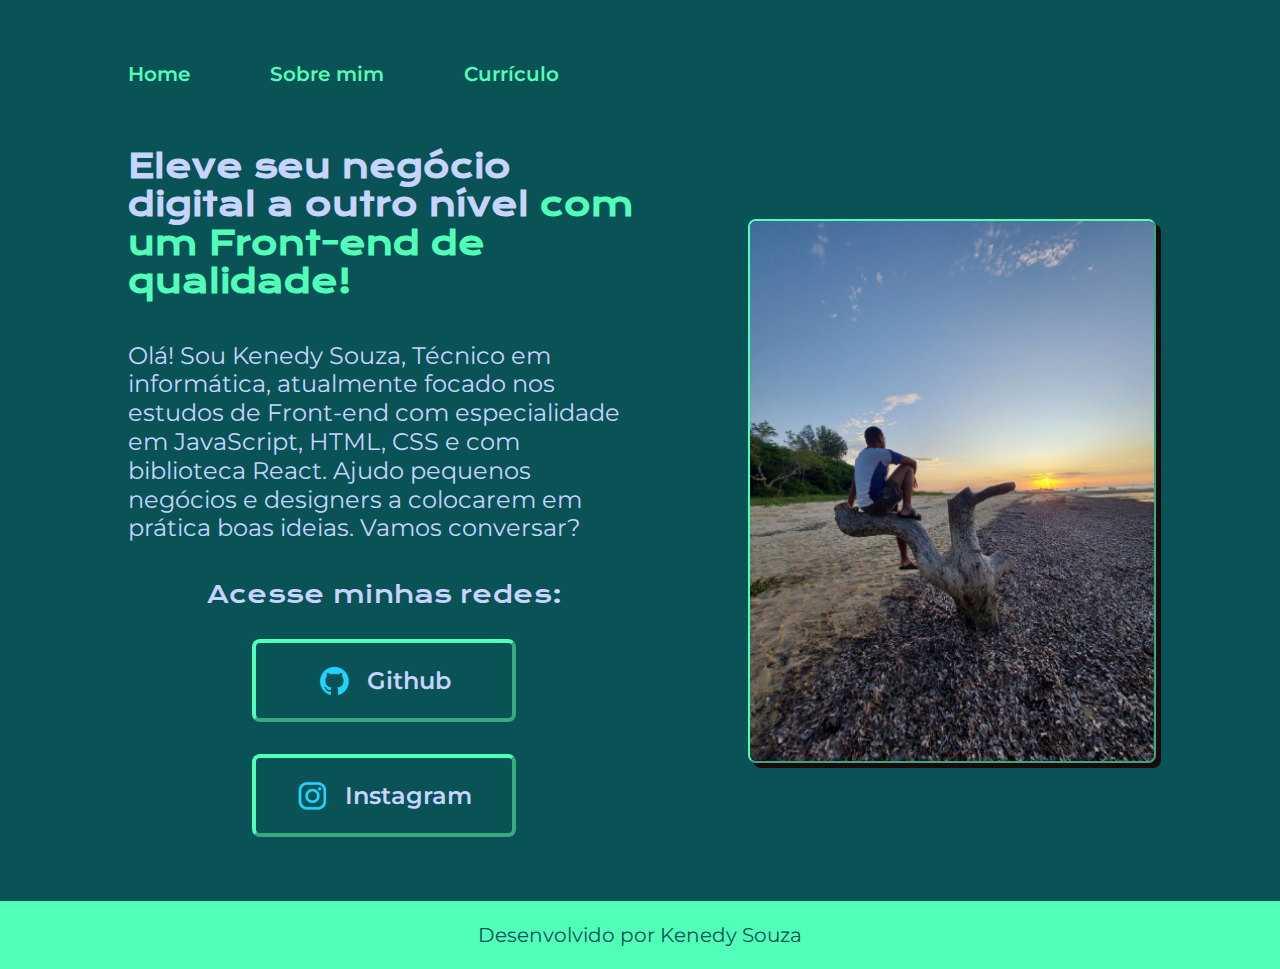
==== index.html @ dfea4d8d "primeiro git" ====
<!DOCTYPE html>
<html lang="pt-br">
    <head>
        <meta charset="UTF-8">
        <meta http-equiv="X-UA-Compatible" content="IE=edge">
        <meta name="viewport" content="width=device-width, initial-scale=1.0">
        <title>Portifólio</title>
        <link rel="stylesheet" href="./styles/reset.css">
        <link rel="stylesheet" href="./styles/style.css">
    </head>
    <body>
        <header class="cabecalho">
            <nav class="cabecalho__menu">
                <a class="cabecalho__menu__link" href="index.html">Home</a>
                <a class="cabecalho__menu__link" href="about.html">Sobre mim</a>
                <a class="cabecalho__menu__link" href="curriculo.html">Currículo</a>
            </nav>
        </header>
        <main class="apresentacao">
            <section class="apresentacao__conteudo">
                <h1 class="apresentacao__conteudo__titulo"> Eleve seu negócio digital a outro nível <strong class="destaque-titulo">com um Front-end de qualidade!</strong></h1>
                
                <p class="apresentacao__conteudo__texto">Olá! Sou Kenedy Souza, Técnico em informática, atualmente focado nos estudos de Front-end com especialidade em JavaScript, HTML, CSS e com biblioteca React. Ajudo pequenos negócios e designers a colocarem em prática boas ideias. Vamos conversar?</p>
                
                
                
                <div class="apresentacao__links">
                    <h2 class="apresentacao__links__subtitulo">Acesse minhas redes:</h2>

                    <a class="apresentacao__links__botao" href="https://github.com/kenedyleno" target="_blank">
                        <img src="./assets/github.png">    
                    Github</a>
                    
                    <a class="apresentacao__links__botao" href="https://instagram.com/kenedyleno" target="_blank">
                        <img src="./assets/instagram.png">
                    Instagram</a>
                    
                    
                </div>
            </section>
            
            <div class="fotohover">
                <img class="apresentacao__fotopraia" alt="Foto de paisagem na praia da ilha de Inhaca em Moçambique" src="/assets/fotopraia2.jpg">
                <div class="fotodescricao"> 
                    <div class="fotodescricao__texto">Praia da Ilha de Inhaca - Moçambique</div>
                </div>
            </div>
       
        </main>

        <footer class="rodape">
            <p>
                Desenvolvido por Kenedy Souza
            </p>

        </footer>


    </body>
</html>
---- styles/style.css ----
@import url('https://fonts.googleapis.com/css2?family=Krona+One&family=Montserrat:wght@400;600&display=swap');

:root{
    --main-bg-color: #095256;
    --main-txt-color: #c6d4ff;
    --tth-color: #52FFB8;
    --fth-color: #1A090D;
    --linkhover-bg-color: linear-gradient(#095256, #08474A, #000000);
    --buttonhover-bg-color: linear-gradient(#08474A, #095256);

    --pri-text-font: 'Krona One', sans-serif;
    --sec-text-font: 'Montserrat', sans-serif;
}
body {
    box-sizing: border-box;
    background-color: var(--main-bg-color);
    color: var(--main-txt-color);
}
.cabecalho{
    padding: 5% 0 0 10%;
}
.cabecalho__menu{
    display: flex;
    gap: 80px;
}
.cabecalho__menu__link{
    font-family: var(--sec-text-font);
    font-size: 1.25rem;
    font-weight: 600;
    color: var(--tth-color);
    text-decoration: none;
}
.destaque-titulo{
    color: var(--tth-color);
}
.apresentacao{
    padding: 5% 10%;
    display: flex;
    align-items: center;
    justify-content: space-between;
    gap: 82px;
}
.apresentacao__conteudo{
    width: 50%;
    display: flex;
    flex-direction: column;
    gap: 40px;
}
.apresentacao__conteudo__titulo{
    font-size: 2rem;
    font-family: var(--pri-text-font);
    line-height: 1.2;
}
.apresentacao__conteudo__texto{
    font-size: 1.5rem;
    font-family: var(--sec-text-font);
    line-height: 1.2;
}
.apresentacao__conteudo__texto__links:link{
    text-decoration: underline;
    color: var(--main-txt-color);
}
.apresentacao__conteudo__texto__links:visited{
    color: var(--main-txt-color);
}
.apresentacao__conteudo__texto__links:hover{
    text-decoration: none;
    background-image: var(--linkhover-bg-color);
}
.apresentacao__links__subtitulo{
    font-family: var(--pri-text-font);
    font-weight: 400;
    font-size: 1.5rem;
}
.apresentacao__links{
    display: flex;
    flex-direction: column;
    justify-content: space-between;
    align-items: center;
    gap: 32px;
}
.apresentacao__links__botao{
    display: flex;
    justify-content: center;
    gap: 16px;
    text-align: center;
    align-items: center;
    width: 50%;
    border-radius: 8px;
    font-size: 1.5rem;
    padding: 21.5px 0px;
    color: var(--main-txt-color);
    font-family: var(--sec-text-font);
    font-weight: 600;
    text-decoration: none;
    border: 4px outset var(--tth-color);
}
.apresentacao__links__botao:hover{
    border: 4px inset var(--tth-color);
    background-image: var(--buttonhover-bg-color);
}
.fotohover{
    position: relative;
    width: fit-content;
}
.apresentacao__fotopraia{
    width: 100%;
    margin-left: 0;
    border-radius: 8px;
    border: 2.5px outset var(--tth-color);
    box-shadow: var(--fth-color) 5px 5px;
    transition: 0.5s ease;
}
.fotodescricao{
    transition: .5s ease;
    opacity: 0;
    position: absolute;
    top: 50%;
    left: 50%;
    transform: translate(-50%, -50%);
    -ms-transform: translate(-50%, -50%)
}
.fotohover:hover .apresentacao__fotopraia{
    opacity: 0.3;
}
.fotohover:hover .fotodescricao{
    opacity: 1;
}
.fotodescricao__texto{
    
    font-size: 1.25rem;
    font-family: var(--sec-text-font);
    text-align: center;
}
.apresentacao__conteudo__imagens{
    display: flex;
    flex-direction: column;
    gap: 40px;
}
.rodape{
    padding: 24px;
    color: var(--main-bg-color);
    background-color: var(--tth-color);
    text-align: center;
    font-family: var(--sec-text-font);
    font-size: 1.25rem;
    font-weight: 400;
}

@media (max-width: 1100px) {
    .cabecalho{
        padding: 8% 0% 2% 0% ;
    }
    .cabecalho__menu{
        justify-content: center;
    }
    .apresentacao{
        flex-direction: column-reverse;
        padding: 2.5% 5% 5% 5%;
    }
    .apresentacao__conteudo{
        width: auto;
    }
    .apresentacao__fotopraia{
        width: 70%;
        align-items: center;
        margin-left: 15%;
    }
}
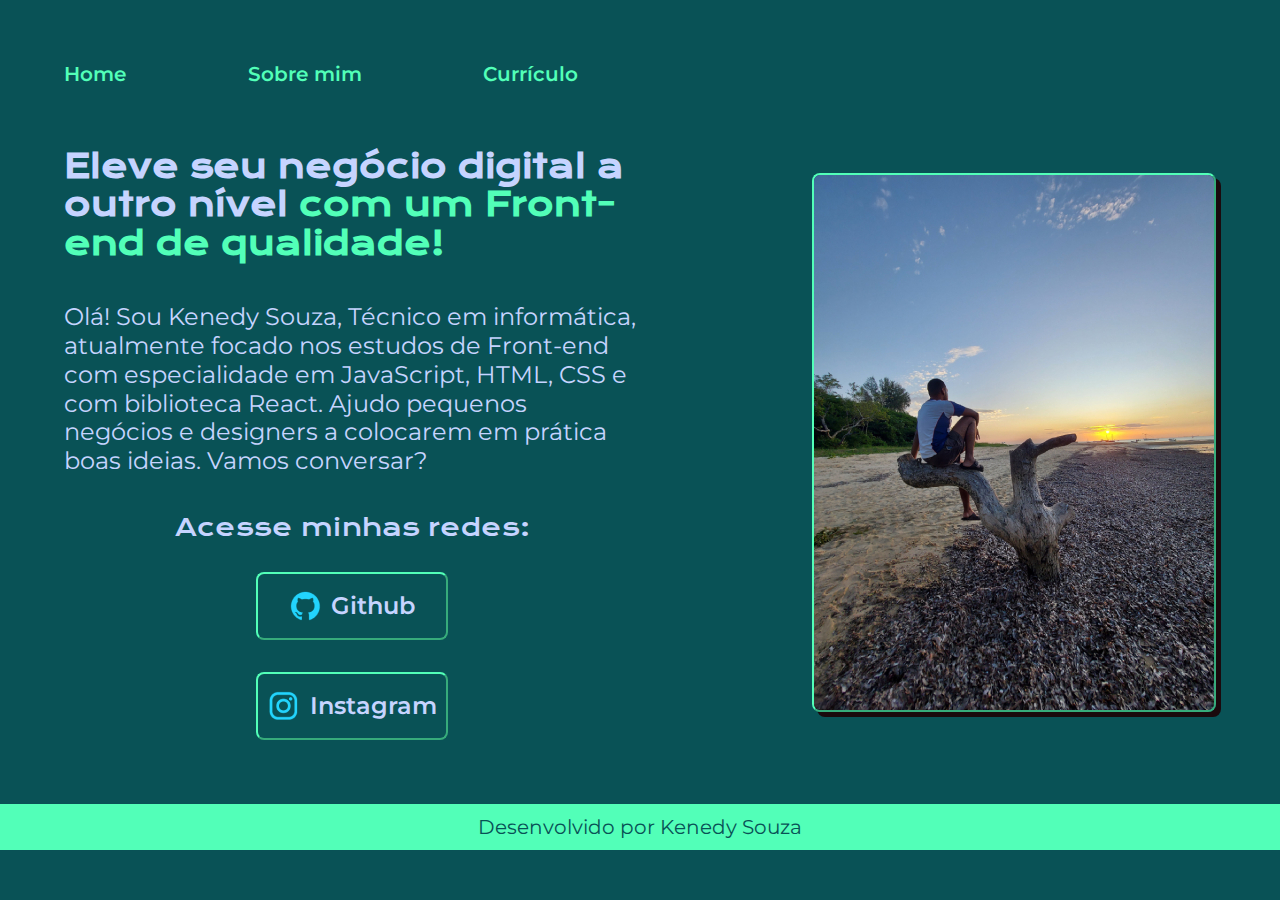
==== commit cf7fb489: "descrição do commit" ====
--- a/index.html
+++ b/index.html
@@ -49,9 +49,8 @@
         </main>
 
         <footer class="rodape">
-            <p>
-                Desenvolvido por Kenedy Souza
-            </p>
+
+            <p>Desenvolvido por Kenedy Souza</p>
 
         </footer>
 
--- a/styles/style.css
+++ b/styles/style.css
@@ -12,19 +12,21 @@
     --sec-text-font: 'Montserrat', sans-serif;
 }
 body {
-    box-sizing: border-box;
     background-color: var(--main-bg-color);
     color: var(--main-txt-color);
 }
 .cabecalho{
-    padding: 5% 0 0 10%;
+    width: 100%;
+    padding: 5% 0 0 5%;
 }
 .cabecalho__menu{
+    width: 100%;
     display: flex;
-    gap: 80px;
+    gap: 10%;
 }
 .cabecalho__menu__link{
     font-family: var(--sec-text-font);
+    text-align: center;
     font-size: 1.25rem;
     font-weight: 600;
     color: var(--tth-color);
@@ -34,7 +36,8 @@
     color: var(--tth-color);
 }
 .apresentacao{
-    padding: 5% 10%;
+    width: 100%;
+    padding: 5%;
     display: flex;
     align-items: center;
     justify-content: space-between;
@@ -82,30 +85,31 @@
 .apresentacao__links__botao{
     display: flex;
     justify-content: center;
-    gap: 16px;
+    gap: 5%;
     text-align: center;
     align-items: center;
-    width: 50%;
+    width: 12rem;
     border-radius: 8px;
     font-size: 1.5rem;
-    padding: 21.5px 0px;
+    padding: 1rem 0rem;
     color: var(--main-txt-color);
     font-family: var(--sec-text-font);
     font-weight: 600;
     text-decoration: none;
-    border: 4px outset var(--tth-color);
+    border: 2px outset var(--tth-color);
 }
 .apresentacao__links__botao:hover{
-    border: 4px inset var(--tth-color);
+    border: 2px inset var(--tth-color);
     background-image: var(--buttonhover-bg-color);
 }
 .fotohover{
+    align-items: center;
     position: relative;
     width: fit-content;
 }
 .apresentacao__fotopraia{
     width: 100%;
-    margin-left: 0;
+    margin: 0;
     border-radius: 8px;
     border: 2.5px outset var(--tth-color);
     box-shadow: var(--fth-color) 5px 5px;
@@ -138,7 +142,8 @@
     gap: 40px;
 }
 .rodape{
-    padding: 24px;
+    width: 100%;
+    padding: 1%;
     color: var(--main-bg-color);
     background-color: var(--tth-color);
     text-align: center;
